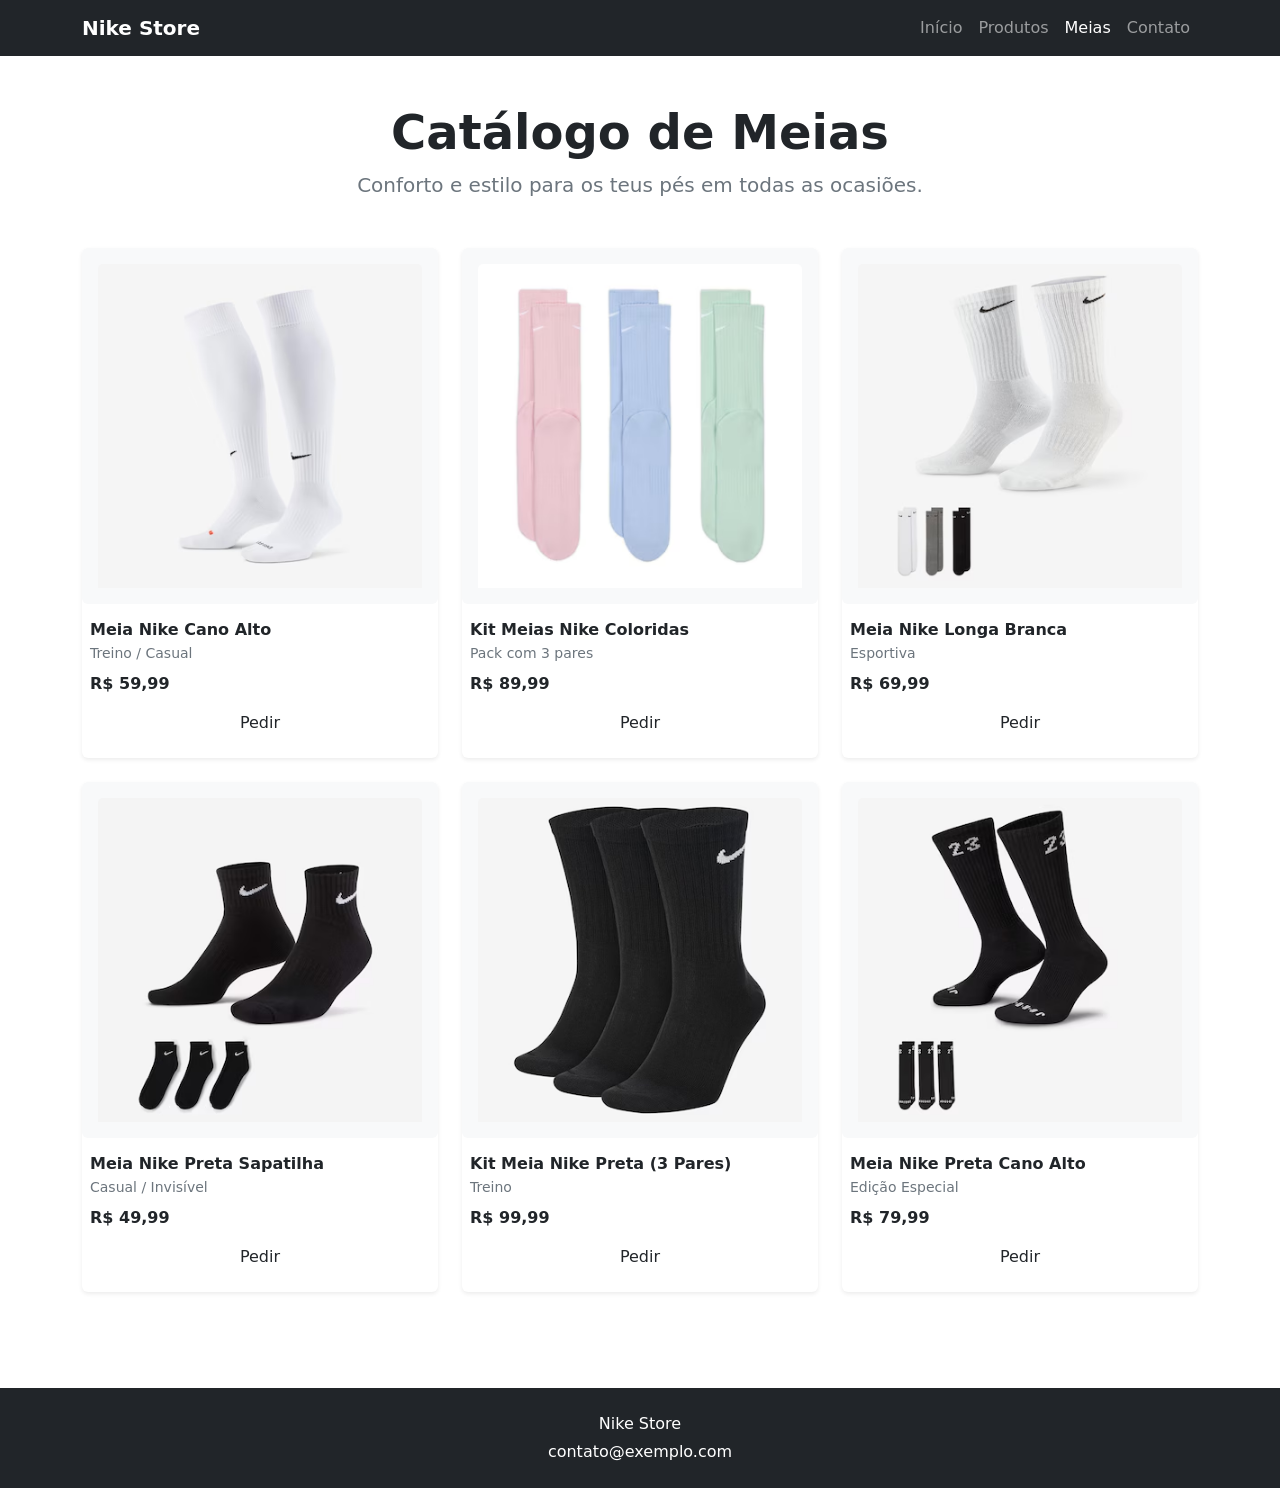
==== produtos.html/meia.html @ 7e00a474 "alt meia" ====
<!DOCTYPE html>
<html lang="pt-br">
<head>
  <meta charset="UTF-8">
  <meta name="viewport" content="width=device-width, initial-scale=1">
  <title>Meias - Nike Store</title>

  <!-- 1º: Bootstrap CSS -->
  <link href="https://cdn.jsdelivr.net/npm/bootstrap@5.3.3/dist/css/bootstrap.min.css" rel="stylesheet">
  <!-- 2º: Bootstrap Icons -->
  <link rel="stylesheet" href="https://cdn.jsdelivr.net/npm/bootstrap-icons@1.11.1/font/bootstrap-icons.css">
  <!-- 3º: Teu CSS Personalizado -->
  <link rel="stylesheet" href="css/style.css">
</head>

<body>

  <!-- NAVBAR -->
  <header>
    <nav class="navbar navbar-expand-md navbar-dark bg-dark">
      <div class="container">
        <a class="navbar-brand fw-bold" href="index.html">Nike Store</a>

        <button class="navbar-toggler" type="button"
                data-bs-toggle="collapse" data-bs-target="#menu"
                aria-controls="menu" aria-expanded="false" aria-label="Abrir menu">
          <span class="navbar-toggler-icon"></span>
        </button>

        <div class="collapse navbar-collapse" id="menu">
          <ul class="navbar-nav ms-auto">
            <li class="nav-item"><a class="nav-link" href="index.html#inicio">Início</a></li>
            <li class="nav-item"><a class="nav-link" href="index.html#produtos">Produtos</a></li>
            <li class="nav-item"><a class="nav-link active" href="meias.html">Meias</a></li>
            <li class="nav-item"><a class="nav-link" href="index.html#contato">Contato</a></li>
          </ul>
        </div>
      </div>
    </nav>
  </header>

  <main class="py-5">
    <div class="container">
      
      <!-- CABEÇALHO DA PÁGINA -->
      <div class="text-center mb-5">
        <h1 class="fw-bold display-5">Catálogo de Meias</h1>
        <p class="text-secondary lead">Conforto e estilo para os teus pés em todas as ocasiões.</p>
      </div>

      <!-- GRADE DE MEIAS -->
      <div class="row row-cols-1 row-cols-sm-2 row-cols-md-3 g-4">

        <!-- Meia 1 -->
        <div class="col">
          <article class="card card-produto h-100 shadow-sm border-0">
            <div class="position-relative bg-light rounded p-3 text-center">
              <img src="../img/meia-canu-alto.avif" class="card-img-top img-fluid" alt="Meia Cano Alto Branca">
            </div>
            <div class="card-body px-2 pt-3">
              <h2 class="card-title h6 fw-bold mb-1">Meia Nike Cano Alto</h2>
              <p class="text-secondary small mb-2">Treino / Casual</p>
              <p class="preco fw-bold mb-2">R$ 59,99</p>
              <a href="#" class="btn btn-pedir w-100">Pedir</a>
            </div>
          </article>
        </div>

        <!-- Meia 2 -->
        <div class="col">
          <article class="card card-produto h-100 shadow-sm border-0">
            <div class="position-relative bg-light rounded p-3 text-center">
              <img src="../img/meia-colorida.avif" class="card-img-top img-fluid" alt="Kit Meias Coloridas">
            </div>
            <div class="card-body px-2 pt-3">
              <h2 class="card-title h6 fw-bold mb-1">Kit Meias Nike Coloridas</h2>
              <p class="text-secondary small mb-2">Pack com 3 pares</p>
              <p class="preco fw-bold mb-2">R$ 89,99</p>
              <a href="#" class="btn btn-pedir w-100">Pedir</a>
            </div>
          </article>
        </div>

        <!-- Meia 3 -->
        <div class="col">
          <article class="card card-produto h-100 shadow-sm border-0">
            <div class="position-relative bg-light rounded p-3 text-center">
              <img src="../img/meia-longa.avif" class="card-img-top img-fluid" alt="Meia Longa Branca">
            </div>
            <div class="card-body px-2 pt-3">
              <h2 class="card-title h6 fw-bold mb-1">Meia Nike Longa Branca</h2>
              <p class="text-secondary small mb-2">Esportiva</p>
              <p class="preco fw-bold mb-2">R$ 69,99</p>
              <a href="#" class="btn btn-pedir w-100">Pedir</a>
            </div>
          </article>
        </div>

        <!-- Meia 4 -->
        <div class="col">
          <article class="card card-produto h-100 shadow-sm border-0">
            <div class="position-relative bg-light rounded p-3 text-center">
              <img src="../img/meia-preta.avif" class="card-img-top img-fluid" alt="Meia Preta Soquete">
            </div>
            <div class="card-body px-2 pt-3">
              <h2 class="card-title h6 fw-bold mb-1">Meia Nike Preta Sapatilha</h2>
              <p class="text-secondary small mb-2">Casual / Invisível</p>
              <p class="preco fw-bold mb-2">R$ 49,99</p>
              <a href="#" class="btn btn-pedir w-100">Pedir</a>
            </div>
          </article>
        </div>

        <!-- Meia 5 -->
        <div class="col">
          <article class="card card-produto h-100 shadow-sm border-0">
            <div class="position-relative bg-light rounded p-3 text-center">
              <img src="../img/meia-preta2.avif" class="card-img-top img-fluid" alt="Pack Meia Preta 3 Pares">
            </div>
            <div class="card-body px-2 pt-3">
              <h2 class="card-title h6 fw-bold mb-1">Kit Meia Nike Preta (3 Pares)</h2>
              <p class="text-secondary small mb-2">Treino</p>
              <p class="preco fw-bold mb-2">R$ 99,99</p>
              <a href="#" class="btn btn-pedir w-100">Pedir</a>
            </div>
          </article>
        </div>

        <!-- Meia 6 -->
        <div class="col">
          <article class="card card-produto h-100 shadow-sm border-0">
            <div class="position-relative bg-light rounded p-3 text-center">
              <img src="../img/meia-preta-canu-alto.avif" class="card-img-top img-fluid" alt="Meia Preta Cano Alto">
            </div>
            <div class="card-body px-2 pt-3">
              <h2 class="card-title h6 fw-bold mb-1">Meia Nike Preta Cano Alto</h2>
              <p class="text-secondary small mb-2">Edição Especial</p>
              <p class="preco fw-bold mb-2">R$ 79,99</p>
              <a href="#" class="btn btn-pedir w-100">Pedir</a>
            </div>
          </article>
        </div>

      </div>
    </div>
  </main>

  <!-- RODAPÉ -->
  <footer id="contato" class="bg-dark text-center text-white py-4 mt-5">
    <p class="mb-1">Nike Store</p>
    <p class="mb-0">contato@exemplo.com</p>
  </footer>

  <!-- Scripts -->
  <script src="https://cdn.jsdelivr.net/npm/bootstrap@5.3.3/dist/js/bootstrap.bundle.min.js"></script>
  <script src="js/main.js"></script>
</body>
</html>
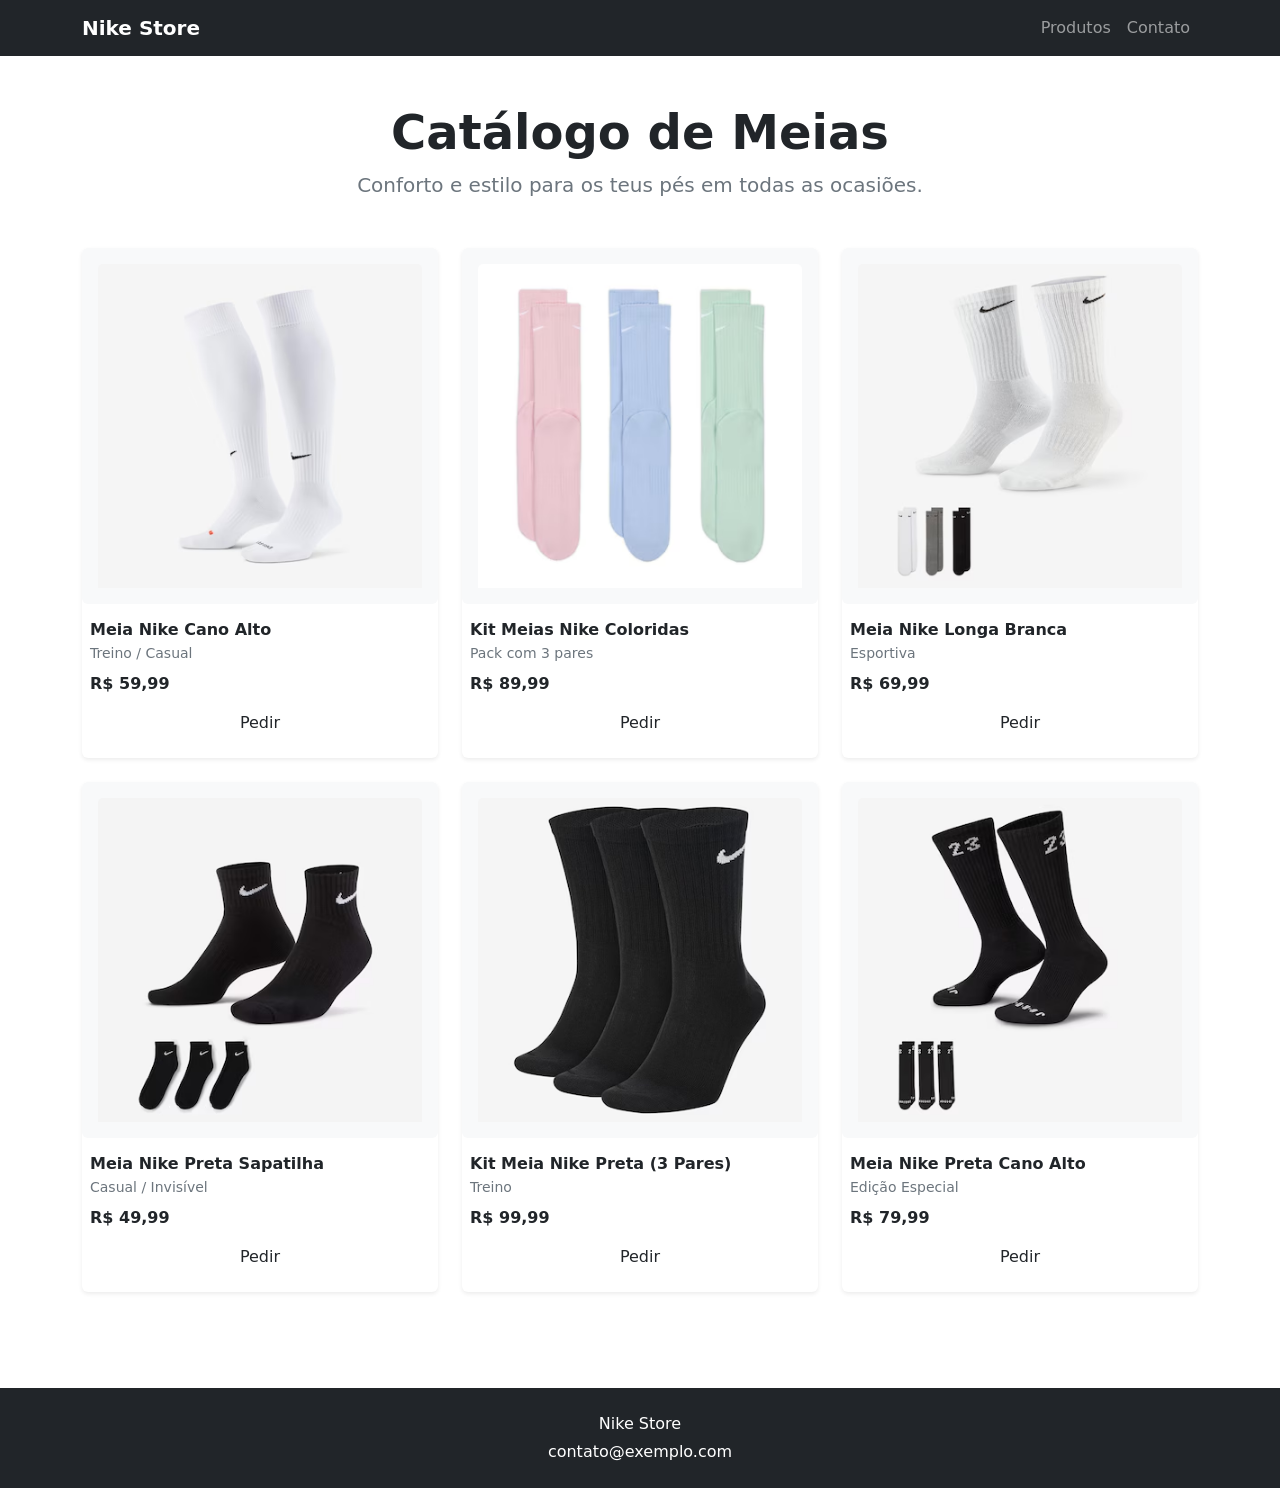
==== commit 4a52ceaf: "alt tudo" ====
--- a/produtos.html/meia.html
+++ b/produtos.html/meia.html
@@ -10,7 +10,7 @@
   <!-- 2º: Bootstrap Icons -->
   <link rel="stylesheet" href="https://cdn.jsdelivr.net/npm/bootstrap-icons@1.11.1/font/bootstrap-icons.css">
   <!-- 3º: Teu CSS Personalizado -->
-  <link rel="stylesheet" href="css/style.css">
+  <link rel="stylesheet" href="../css/style.css">
 </head>
 
 <body>
@@ -29,10 +29,8 @@
 
         <div class="collapse navbar-collapse" id="menu">
           <ul class="navbar-nav ms-auto">
-            <li class="nav-item"><a class="nav-link" href="index.html#inicio">Início</a></li>
             <li class="nav-item"><a class="nav-link" href="index.html#produtos">Produtos</a></li>
-            <li class="nav-item"><a class="nav-link active" href="meias.html">Meias</a></li>
-            <li class="nav-item"><a class="nav-link" href="index.html#contato">Contato</a></li>
+            <li class="nav-item"><a class="nav-link" href="#contato">Contato</a></li>
           </ul>
         </div>
       </div>
@@ -41,7 +39,7 @@
 
   <main class="py-5">
     <div class="container">
-      
+
       <!-- CABEÇALHO DA PÁGINA -->
       <div class="text-center mb-5">
         <h1 class="fw-bold display-5">Catálogo de Meias</h1>
@@ -111,7 +109,7 @@
           </article>
         </div>
 
-        <!-- Meia 5 -->
+        
         <div class="col">
           <article class="card card-produto h-100 shadow-sm border-0">
             <div class="position-relative bg-light rounded p-3 text-center">
@@ -153,6 +151,6 @@
 
   <!-- Scripts -->
   <script src="https://cdn.jsdelivr.net/npm/bootstrap@5.3.3/dist/js/bootstrap.bundle.min.js"></script>
-  <script src="js/main.js"></script>
+  <script src="../js/main.js"></script>
 </body>
 </html>
